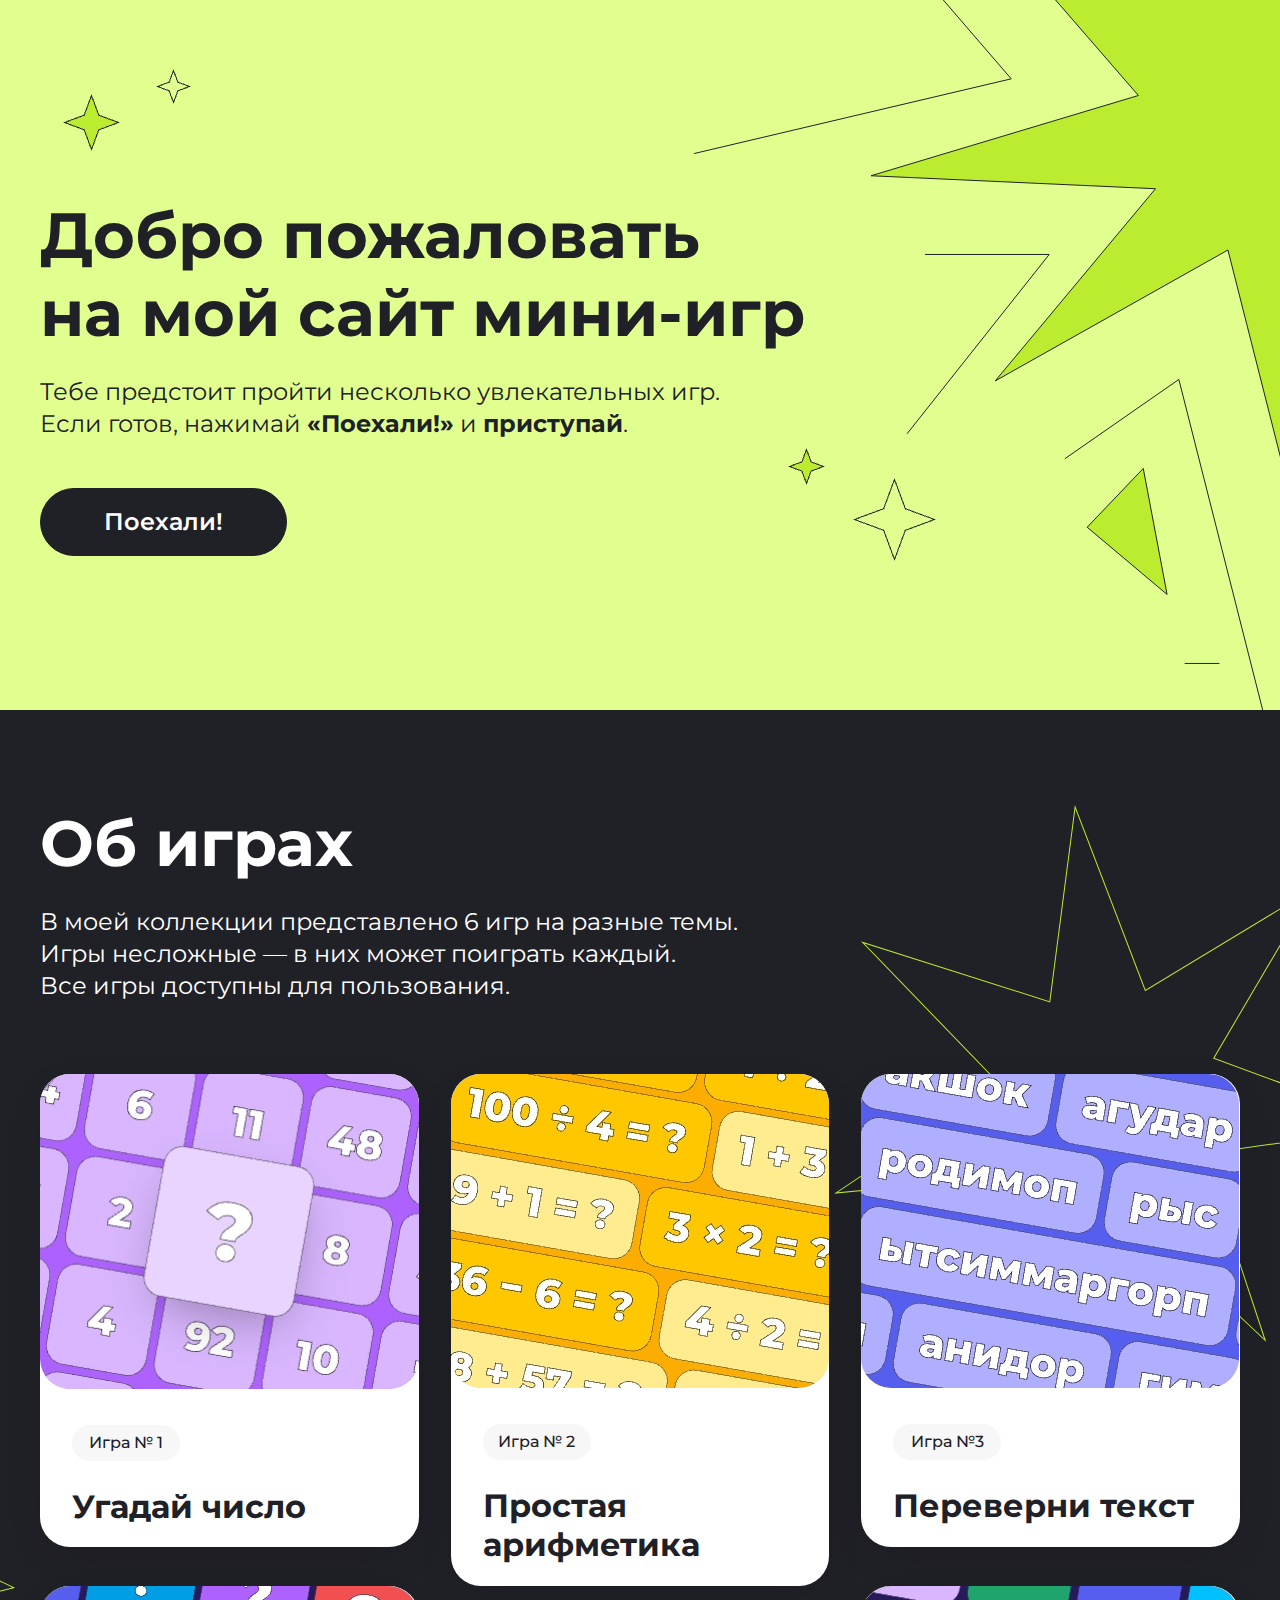
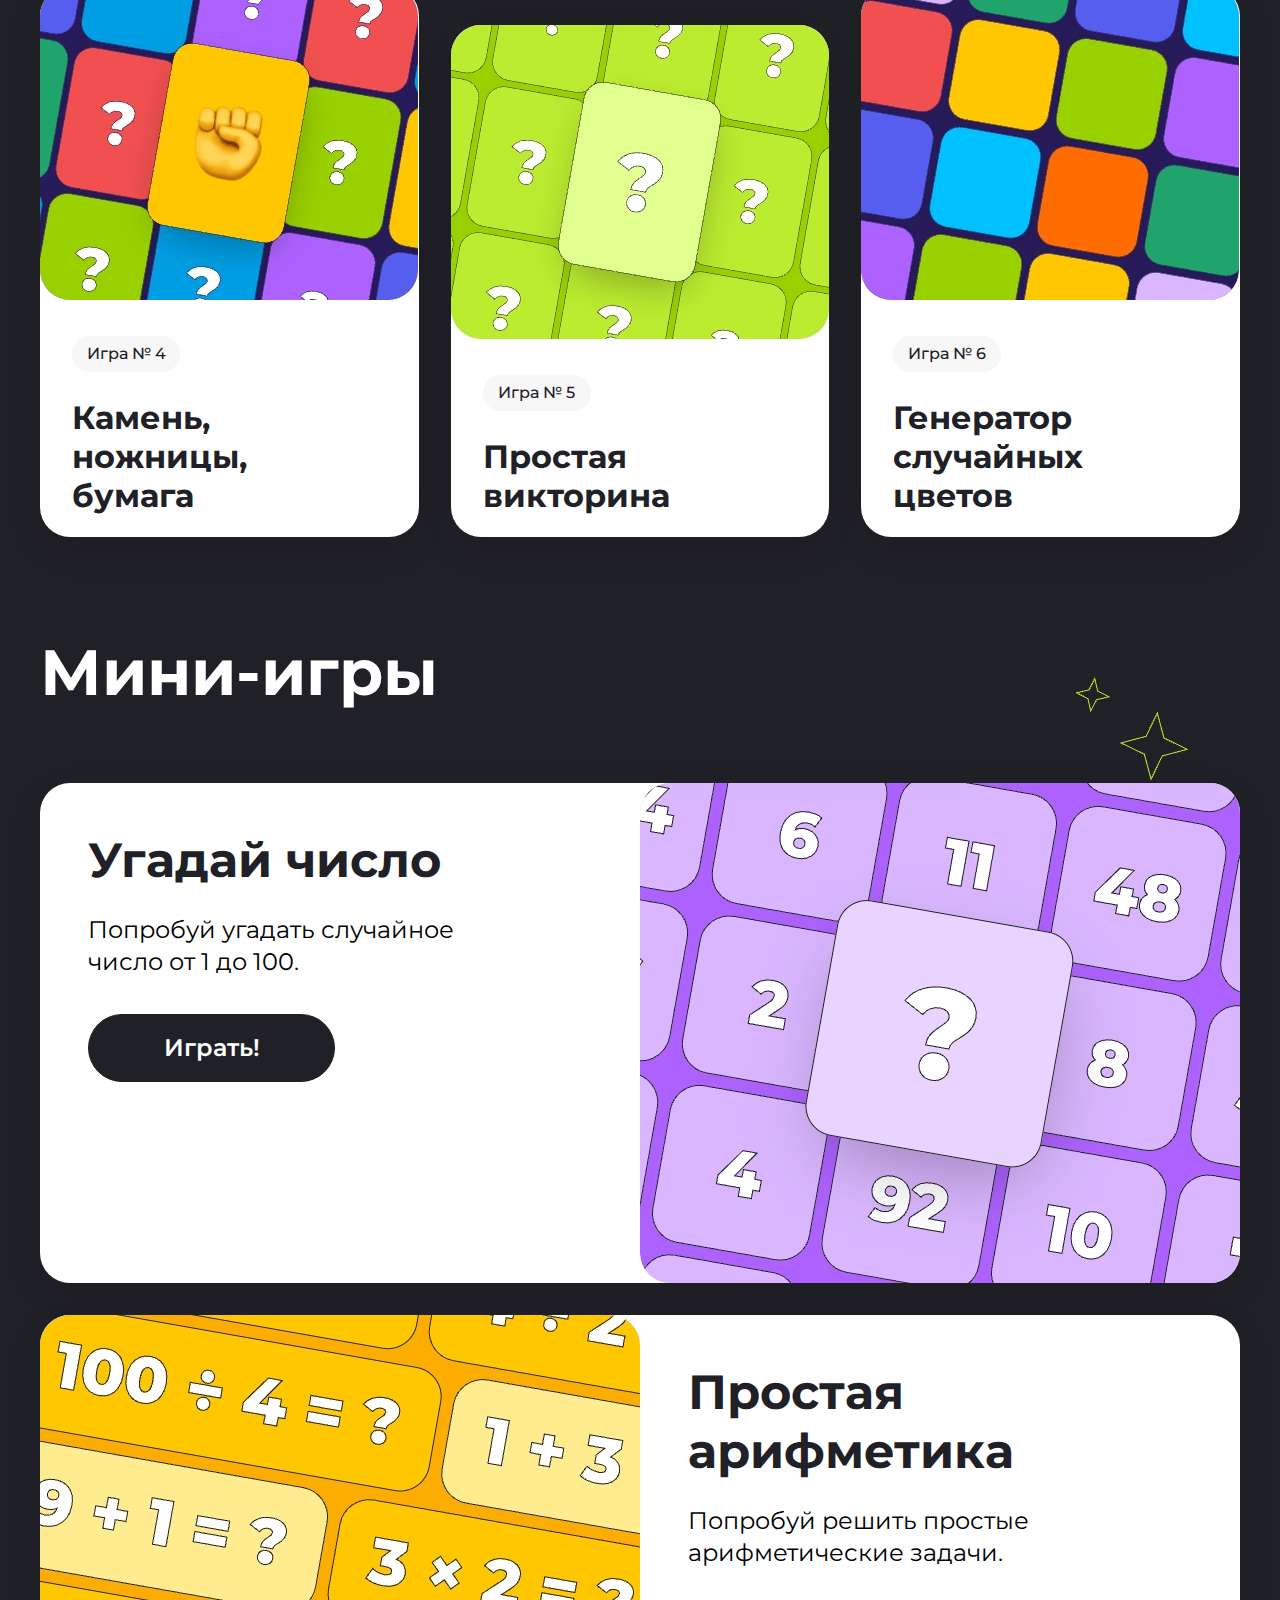
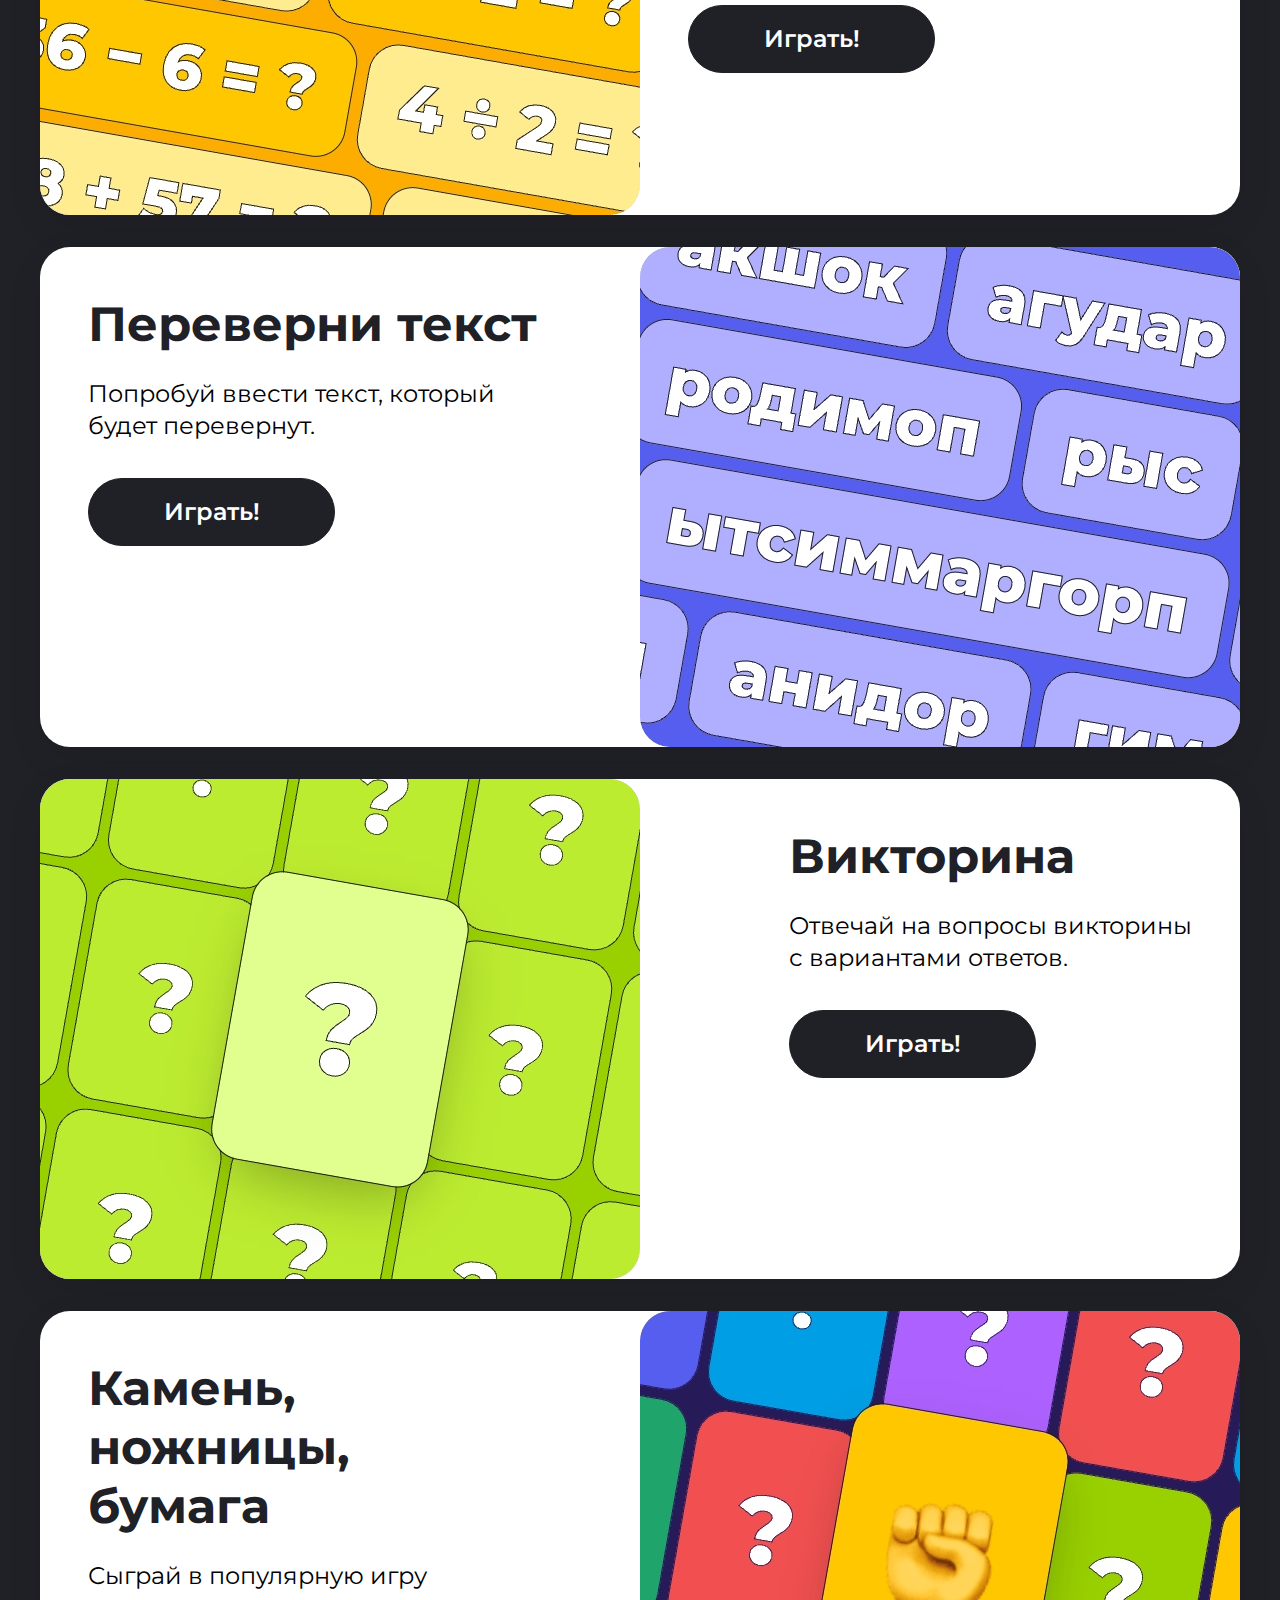
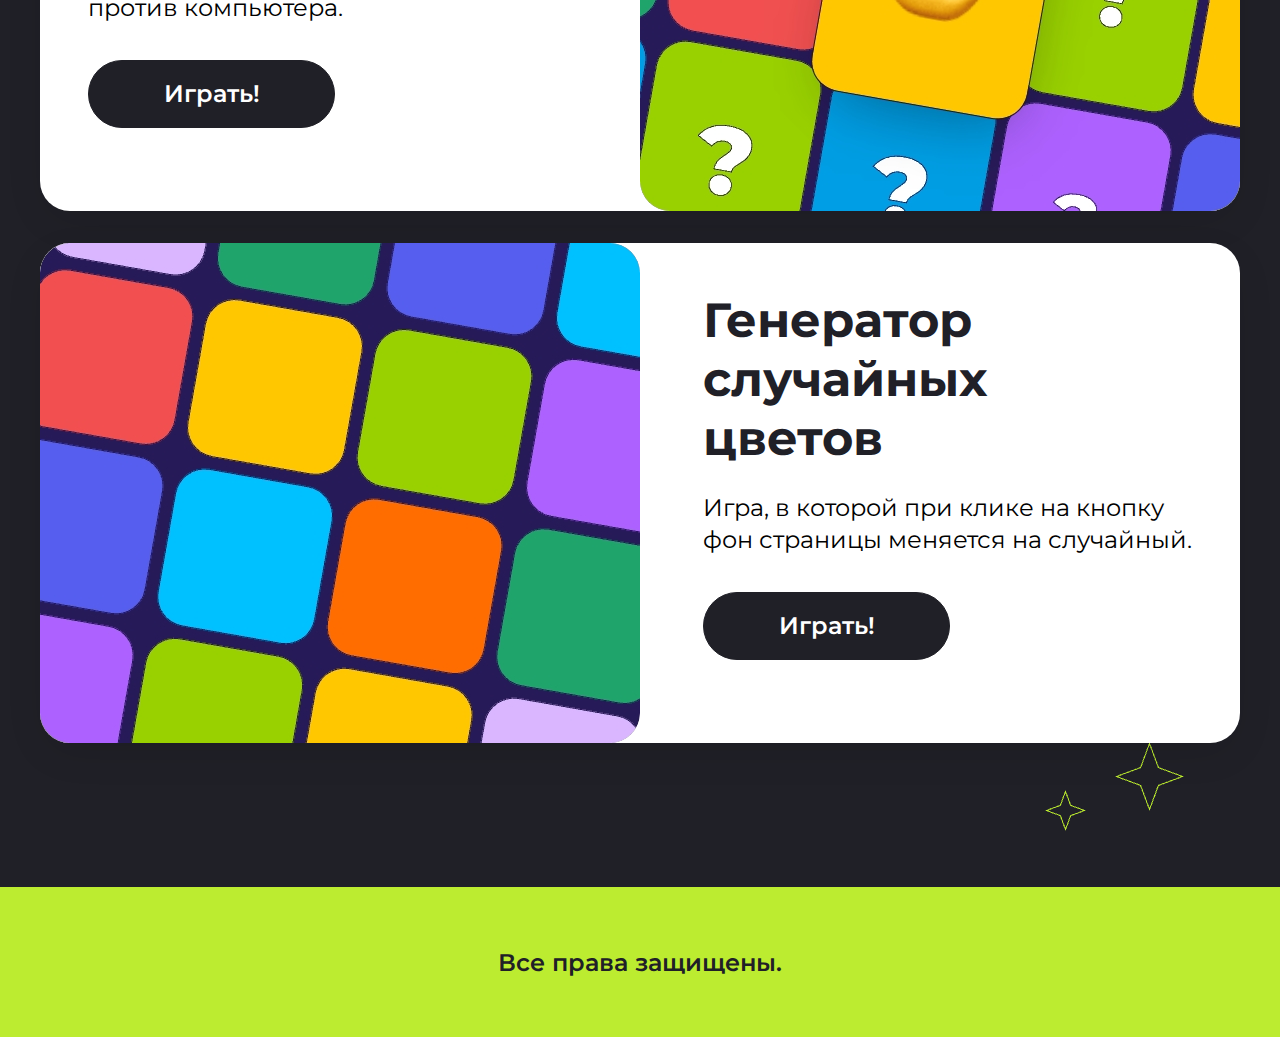
==== index.html @ dc510f61 "added new img" ====
<!DOCTYPE html>
<html lang="en">

<head>
    <meta charset="UTF-8">
    <meta name="viewport" content="width=device-width, initial-scale=1.0">
    <title>Сайт с мини-играми</title>
    <link rel="preconnect" href="https://fonts.googleapis.com">
    <link rel="preconnect" href="https://fonts.gstatic.com" crossorigin>
    <link href="https://fonts.googleapis.com/css2?family=Lato:ital,wght@0,100;0,300;0,400;0,700;0,900;1,100;1,300;1,400;1,700;1,900&family=Montserrat:ital,wght@0,100..900;1,100..900&display=swap" rel="stylesheet">
    <link rel="stylesheet" href="style.css">
</head>

<body>
    <header class="header center">
        <h1 class="header__title title">Добро пожаловать <br> на мой сайт мини-игр</h1>
        <p class="header__text text">Тебе предстоит пройти несколько увлекательных игр.<br> Если готов, нажимай <strong>«Поехали!»</strong> и <strong>приступай</strong>.</p>
        <a href="#games-info" class="header__link">Поехали!</a>
    </header>
    <!-- <section class="scroll-bar center">
        <div class="scroll-bar__content">
            <h3 class="scroll-bar__heading">Викторина</h3>
            <img src="images/Star.svg" alt="star" class="scroll-bar__img">
            <img src="images/StarScrMob.svg" class="scroll-bar__img_mob" alt="star">
            <h3 class="scroll-bar__heading">угадай число</h3>
            <img src="images/Star.svg" alt="star" class="scroll-bar__img">
            <img src="images/StarScrMob.svg" class="scroll-bar__img_mob" alt="star">
            <h3 class="scroll-bar__heading">Переверни текст</h3>
            <img src="images/Star.svg" alt="star" class="scroll-bar__img">
            <img src="images/StarScrMob.svg" class="scroll-bar__img_mob" alt="star">
            <h3 class="scroll-bar__heading">Простая арифметика</h3>
            <img src="images/Star.svg" alt="star" class="scroll-bar__img">
            <img src="images/StarScrMob.svg" class="scroll-bar__img_mob" alt="star">
            <h3 class="scroll-bar__heading">Камень, ножницы, бумага</h3>
            <img src="images/Star.svg" alt="star" class="scroll-bar__img">
            <img src="images/StarScrMob.svg" class="scroll-bar__img_mob" alt="star">
            <h3 class="scroll-bar__heading">Генератор случайных цветов</h3>
            <img src="images/Star.svg" alt="star" class="scroll-bar__img">
            <img src="images/StarScrMob.svg" class="scroll-bar__img_mob" alt="star">
        </div>
    </section> -->
    <section id="games-info" class="about-games center">
        <h1 class="about-games__title title">Об играх</h1>
        <p class="about-games__text text">В моей коллекции представлено 6 игр на разные темы.<br>
            Игры несложные — в них может поиграть каждый.<br>
            Все игры доступны для пользования.</p>
        <div class="about">
            <article class="about__item about__item_1">
                <a href="#number" class="about__link">
                    <img src="images/item1.jpeg" alt="Guess the number game" class="about__img">
                    <div class="about__info">
                        <p class="about__text">Игра № 1</p>
                        <h3 class="about__heading">Угадай число</h3>
                    </div>
                </a>
            </article>
            <article class="about__item about__item_2">
                <a href="#arithmetic">
                    <img src="images/item2.jpeg" alt="The game is simple arithmetic" class="about__img">
                    <div class="about__info">
                        <p class="about__text">Игра № 2</p>
                        <h3 class="about__heading">Простая<br>арифметика</h3>
                    </div>
                </a>
            </article>
            <article class="about__item about__item_3">
                <a href="#flip-text">
                    <img src="images/item3.jpeg" alt="Flip the text game" class="about__img">
                    <div class="about__info">
                        <p class="about__text">Игра №3</p>
                        <h3 class="about__heading">Переверни текст</h3>
                    </div>
                </a>
            </article>
            <article class="about__item about__item_4">
                <a href="#rock-paper">
                    <img src="images/item4.jpeg" alt="Rock, paper, scissors game" class="about__img">
                    <div class="about__info">
                        <p class="about__text">Игра № 4</p>
                        <h3 class="about__heading">Камень, <br> ножницы, <br>бумага</h3>
                    </div>
                </a>
            </article>
            <article class="about__item about__item_5">
                <a href="#quiz">
                    <img src="images/item5.jpeg" alt="The quiz game" class="about__img">
                    <div class="about__info">
                        <p class="about__text">Игра № 5</p>
                        <h3 class="about__heading">Простая<br>викторина</h3>
                    </div>
                </a>
            </article>
            <article class="about__item about__item_6">
                <a href="#color-generator">
                    <img src="images/item6.jpeg" alt="The color generator game" class="about__img">
                    <div class="about__info">
                        <p class="about__text">Игра № 6</p>
                        <h3 class="about__heading">Генератор<br>случайных<br>цветов</h3>
                    </div>
                </a>
            </article>
        </div>
    </section>
    <section class="mini-games center">
        <h1 class="mini-games__title title">Мини-игры</h1>
        <div class="games-conteiner">
            <article id="number" class="games-conteiner__item games-conteiner__item_reverse">
                    <img src="images/gamesImg1.jpeg" alt="Guess the number game" class="games-conteiner__img">
                    <div class="games-conteiner__info">
                        <h2 class="games-conteiner__heading">Угадай число</h2>
                        <p class="games-conteiner__text text">Попробуй угадать случайное <br> число от 1 до 100.</p>
                        <button class="games-conteiner__btn">Играть!</button>
                    </div>
            </article>
            <article id="arithmetic" class="games-conteiner__item">
                <img src="images/gamesImg2.jpeg" alt="The game is simple arithmetic" class="games-conteiner__img">
                <div class="games-conteiner__info">
                    <h2 class="games-conteiner__heading">Простая арифметика</h2>
                    <p class="games-conteiner__text text">Попробуй решить простые <br> арифметические задачи.</p>
                    <button class="games-conteiner__btn">Играть!</button>
                </div>
            </article>
            <article id="flip-text" class="games-conteiner__item games-conteiner__item_reverse">
                <img src="images/gamesImg3.jpeg" alt="Flip the text game" class="games-conteiner__img">
                <div class="games-conteiner__info">
                    <h2 class="games-conteiner__heading">Переверни текст</h2>
                    <p class="games-conteiner__text text">Попробуй ввести текст, который <br> будет перевернут.</p>
                    <button class="games-conteiner__btn">Играть!</button>
                </div>
            </article>
            <article id="quiz" class="games-conteiner__item">
            <img src="images/gamesImg4.jpeg" alt="The quiz game" class="games-conteiner__img">
            <div class="games-conteiner__info">
                <h2 class="games-conteiner__heading">Викторина</h2>
                <p class="games-conteiner__text text">Отвечай на вопросы викторины <br> с вариантами ответов.</p>
                <button class="games-conteiner__btn">Играть!</button>
            </div>
            </article>
            <article id="rock-paper" class="games-conteiner__item games-conteiner__item_reverse">
                <img src="images/gamesImg5.jpeg" alt="Rock, paper, scissors game" class="games-conteiner__img">
                <div class="games-conteiner__info">
                    <h2 class="games-conteiner__heading">Камень, <br> ножницы, <br> бумага</h2>
                    <p class="games-conteiner__text text">Сыграй в популярную игру <br> против компьютера.</p>
                    <button class="games-conteiner__btn">Играть!</button>
                </div>
            </article>
            <article id="color-generator" class="games-conteiner__item">
                <img src="images/gamesImg6.jpeg" alt="The color generator game" class="games-conteiner__img">
                <div class="games-conteiner__info">
                    <h2 class="games-conteiner__heading">Генератор <br> случайных <br> цветов</h2>
                    <p class="games-conteiner__text text">Игра, в которой при клике на кнопку <br> фон страницы меняется на случайный.</p>
                    <button class="games-conteiner__btn">Играть!</button>
                </div>
            </article>
        </div>
    </section>
    <footer class="footer center">
        <p class="footer__text">Все права защищены.</p>
    </footer>
</body>

</html>
---- style.css ----
* {
  margin: 0;
  padding: 0;
  box-sizing: border-box;
}

html {
  font-size: 16px;
}

body {
  font-family: "Montserrat", "Lato";
}

a {
  text-decoration: none;
  cursor: pointer;
}

.center {
  padding-left: calc(50% - 600px);
  padding-right: calc(50% - 600px);
}

.title {
  font-size: 4rem;
  font-weight: 700;
  line-height: 78px;
  text-align: left;
}

.text {
  font-size: 1.5rem;
  font-weight: 400;
  line-height: 32px;
  text-align: left;
}

.header {
  height: 710px;
  background-color: rgb(225, 255, 143);
  background-image: url(images/bgstarLeft.png), url(images/bgstarRight.png), url(images/bgstarBig.svg);
  background-position: 63px 69px, calc(100% - 344px) calc(100% - 149px), top -333px right -488px;
  background-repeat: no-repeat;
  padding-top: 196px;
}
.header__link {
  display: inline-block;
  width: 247px;
  color: rgb(255, 255, 255);
  font-size: 1.5rem;
  font-weight: 600;
  line-height: 141.69%;
  text-align: center;
  border: 1px solid rgb(32, 32, 39);
  border-radius: 60px;
  background: rgb(32, 32, 39);
  padding: 16px 28px;
  transition: transform 0.5s ease;
}
.header__link:hover {
  background: white;
  color: rgb(32, 32, 39);
  transform: scale(1.05);
}
.header__title {
  max-width: 769px;
  color: rgb(32, 32, 39);
  margin-bottom: 24px;
}
.header__text {
  width: 720px;
  color: rgb(32, 32, 39);
  margin-bottom: 48px;
}

.scroll-bar {
  width: 3220px;
  height: 90px;
  background-color: rgb(188, 236, 48);
  padding-top: 30px;
}
.scroll-bar__content {
  display: flex;
  gap: 51px;
  align-items: center;
}
.scroll-bar__heading {
  color: rgb(32, 32, 39);
  font-size: 30px;
  font-weight: 700;
  line-height: 110%;
  text-align: left;
  text-transform: uppercase;
}
.scroll-bar__img_mob {
  display: none;
}

.about-games {
  padding-top: 94px;
  background-color: rgb(32, 32, 39);
  background-image: url(images/StarGL.png), url(images/StarGR.svg);
  background-position: calc(50% - 660px) calc(50% + 110px), calc(100% + 120px) calc(50% - 360px);
  background-repeat: no-repeat;
  padding-bottom: 50px;
}
.about-games__title {
  color: rgb(255, 255, 255);
  margin-bottom: 24px;
}
.about-games__text {
  color: rgb(255, 255, 255);
  margin-bottom: 72px;
}

.about {
  display: grid;
  grid-template-columns: repeat(12, 1fr);
  grid-template-rows: auto;
  -moz-column-gap: 32px;
       column-gap: 32px;
}
.about__link {
  height: 100%;
  width: 100%;
}
.about__item {
  grid-column: span 4;
  border-radius: 30px;
  box-shadow: 0px 12px 42px -8px rgba(0, 0, 0, 0.13);
  background: rgb(255, 255, 255);
  transition: transform 0.5s ease;
  display: flex;
  flex-direction: column;
  align-items: flex-start;
}
.about__item:hover {
  transform: scale(1.05);
}
.about__item_1 {
  height: 473px;
}
.about__item_2 {
  height: 512px;
}
.about__item_3 {
  height: 473px;
}
.about__item_4 {
  height: 551px;
  grid-row: 2/4;
}
.about__item_5 {
  height: 512px;
  grid-row: 3/4;
}
.about__item_6 {
  height: 551px;
  grid-row: 2/4;
}
.about__img {
  width: 100%;
  height: auto;
  border-radius: 30px;
}
.about__info {
  display: flex;
  gap: 26px;
  flex-direction: column;
  padding: 32px;
}
.about__text {
  color: rgb(32, 32, 39);
  display: flex;
  align-items: center;
  justify-content: center;
  width: 108px;
  height: 36px;
  font-size: 1rem;
  font-weight: 500;
  line-height: 110%;
  text-align: left;
  border-radius: 52px;
  background: rgb(247, 247, 247);
}
.about__heading {
  color: rgb(32, 32, 39);
  font-size: 2rem;
  font-weight: 700;
  line-height: 39px;
  text-align: left;
}

.mini-games {
  background-color: rgb(32, 32, 39);
  padding-bottom: 144px;
  background-image: url(images/starGamesUp.png), url(images/starGamesDown.png);
  background-position: calc(100% - 88px) 88px, calc(100% - 96px) calc(100% - 56px);
  background-repeat: no-repeat;
}
.mini-games__title {
  color: rgb(255, 255, 255);
  padding-top: 46px;
  margin-bottom: 72px;
}

.games-conteiner {
  display: grid;
  grid-template-columns: repeat(12, 1fr);
  gap: 32px;
}
.games-conteiner__item {
  grid-column: span 12;
  display: flex;
  justify-content: space-between;
  border-radius: 30px;
  box-shadow: 0px 12px 42px -8px rgba(0, 0, 0, 0.13);
  background: rgb(255, 255, 255);
}
.games-conteiner__item_reverse {
  flex-direction: row-reverse;
}
.games-conteiner__img {
  border-radius: 30px;
  width: 600px;
}
.games-conteiner__info {
  padding: 48px;
}
.games-conteiner__heading {
  color: rgb(32, 32, 39);
  font-size: 3rem;
  font-weight: 700;
  line-height: 59px;
  text-align: left;
  margin-bottom: 24px;
}
.games-conteiner__text {
  margin-bottom: 36px;
}
.games-conteiner__btn {
  width: 247px;
  color: rgb(255, 255, 255);
  font-family: inherit;
  font-size: 1.5rem;
  font-weight: 600;
  line-height: 141.69%;
  text-align: center;
  border: 1px solid rgb(32, 32, 39);
  border-radius: 60px;
  background: rgb(32, 32, 39);
  padding: 16px 28px;
  transition: transform 0.5s ease;
}
.games-conteiner__btn:hover {
  background: white;
  color: rgb(32, 32, 39);
  transform: scale(1.05);
}

.footer {
  background-color: rgb(188, 236, 48);
}
.footer__text {
  color: rgb(32, 32, 39);
  font-size: 1.5rem;
  font-weight: 600;
  line-height: 29px;
  text-align: center;
  padding-top: 61px;
  padding-bottom: 60px;
}/*# sourceMappingURL=style.css.map */
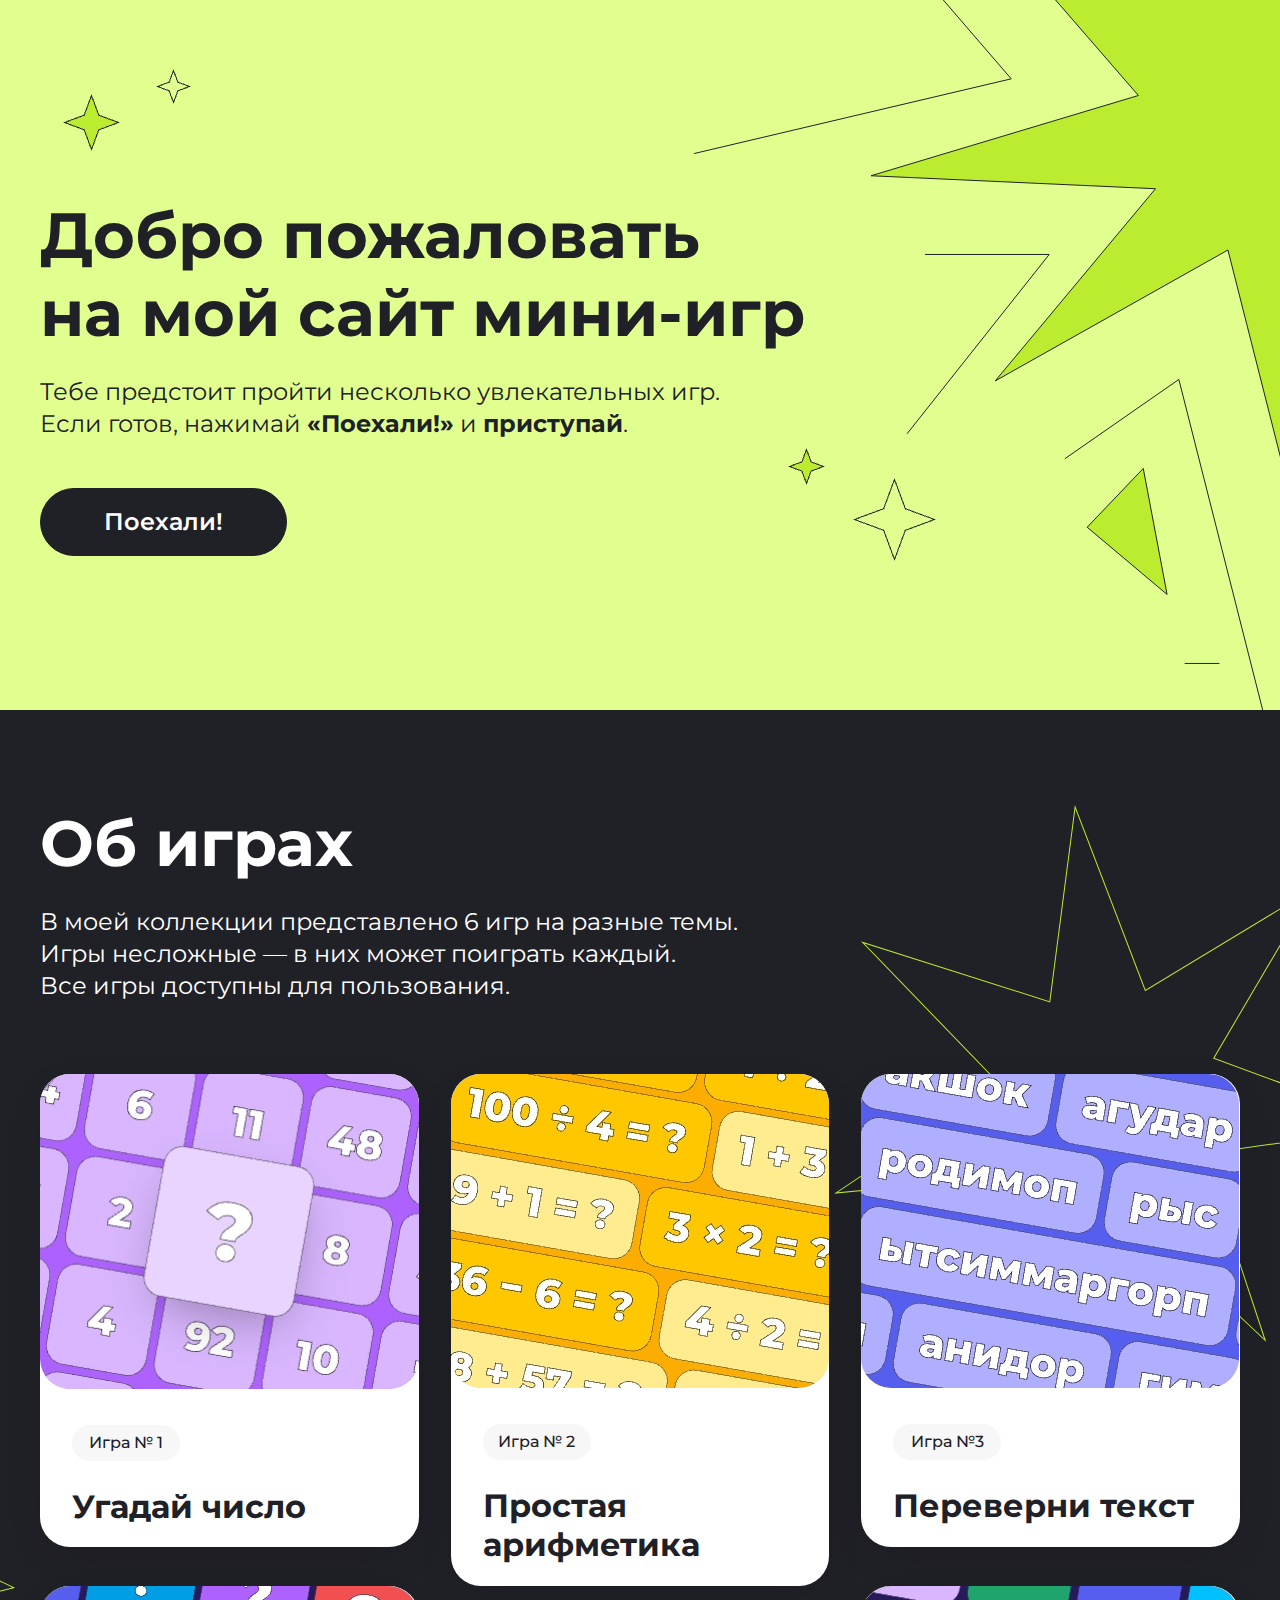
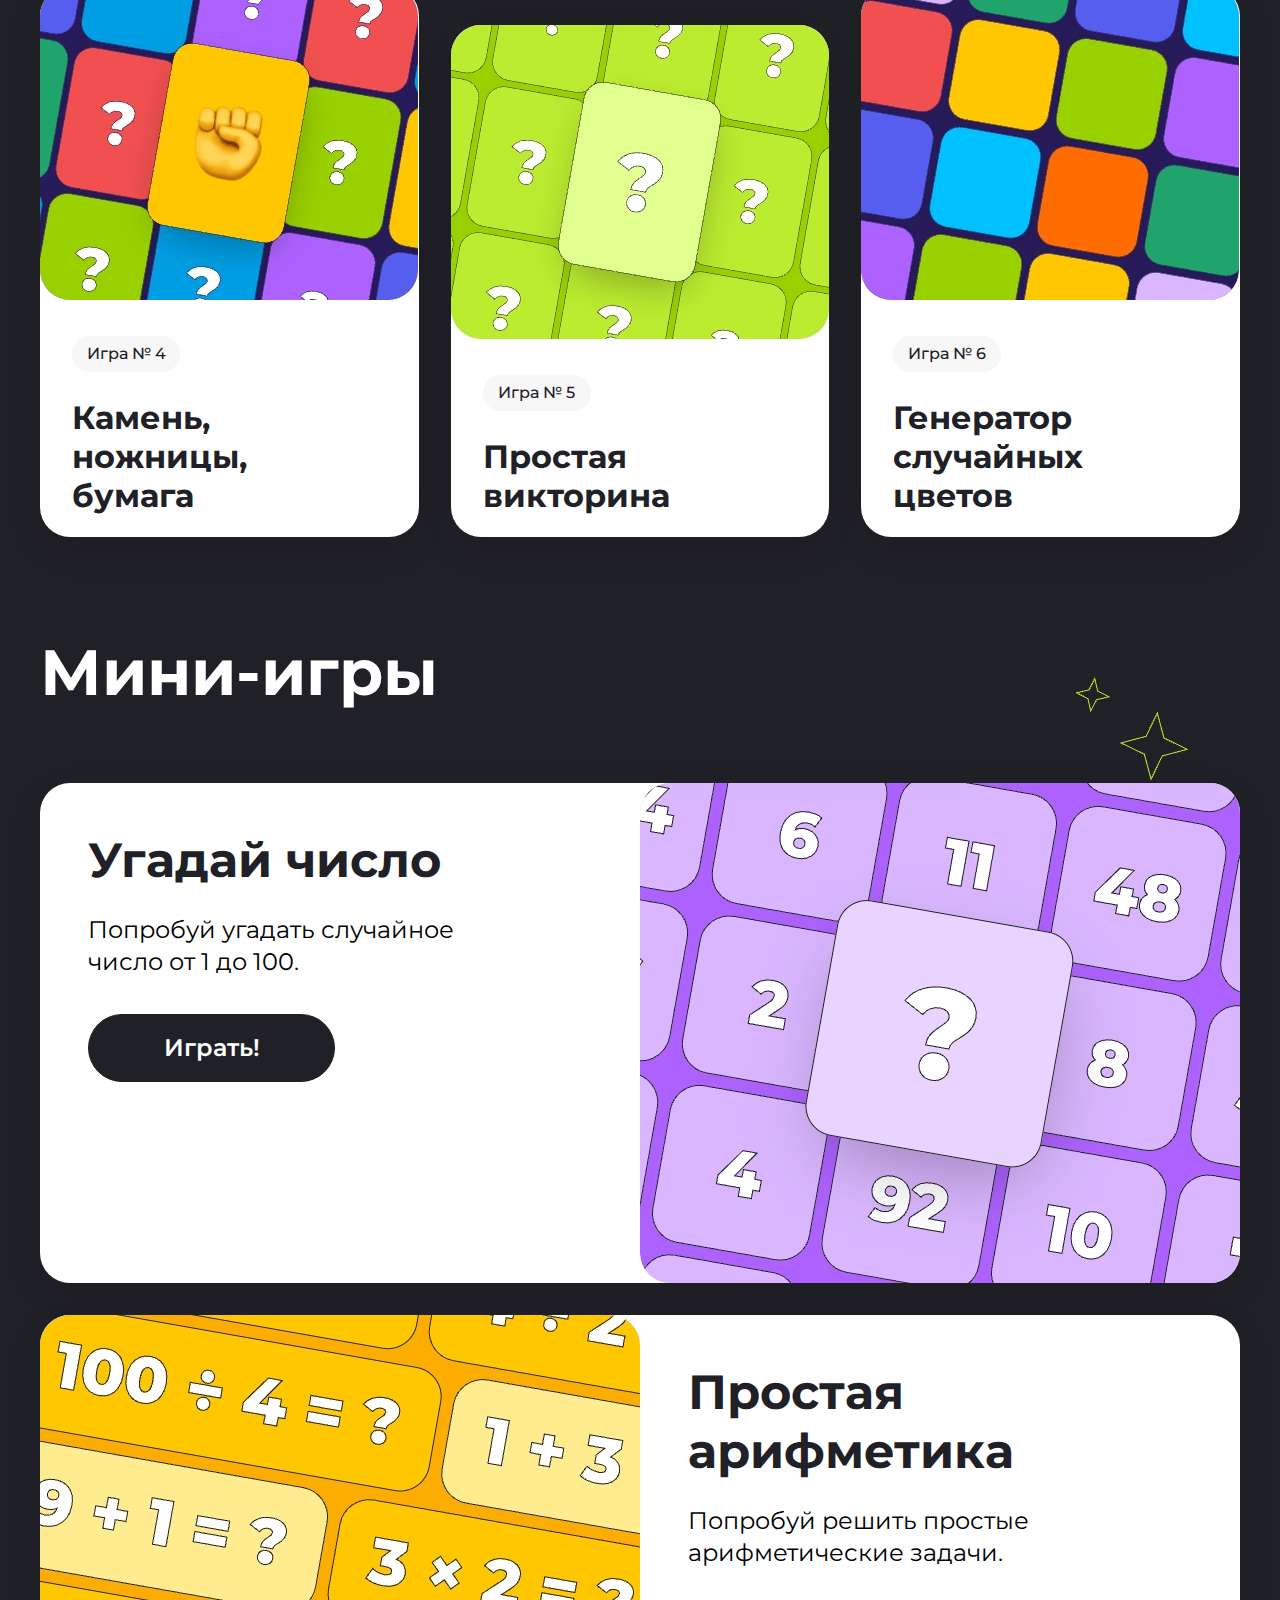
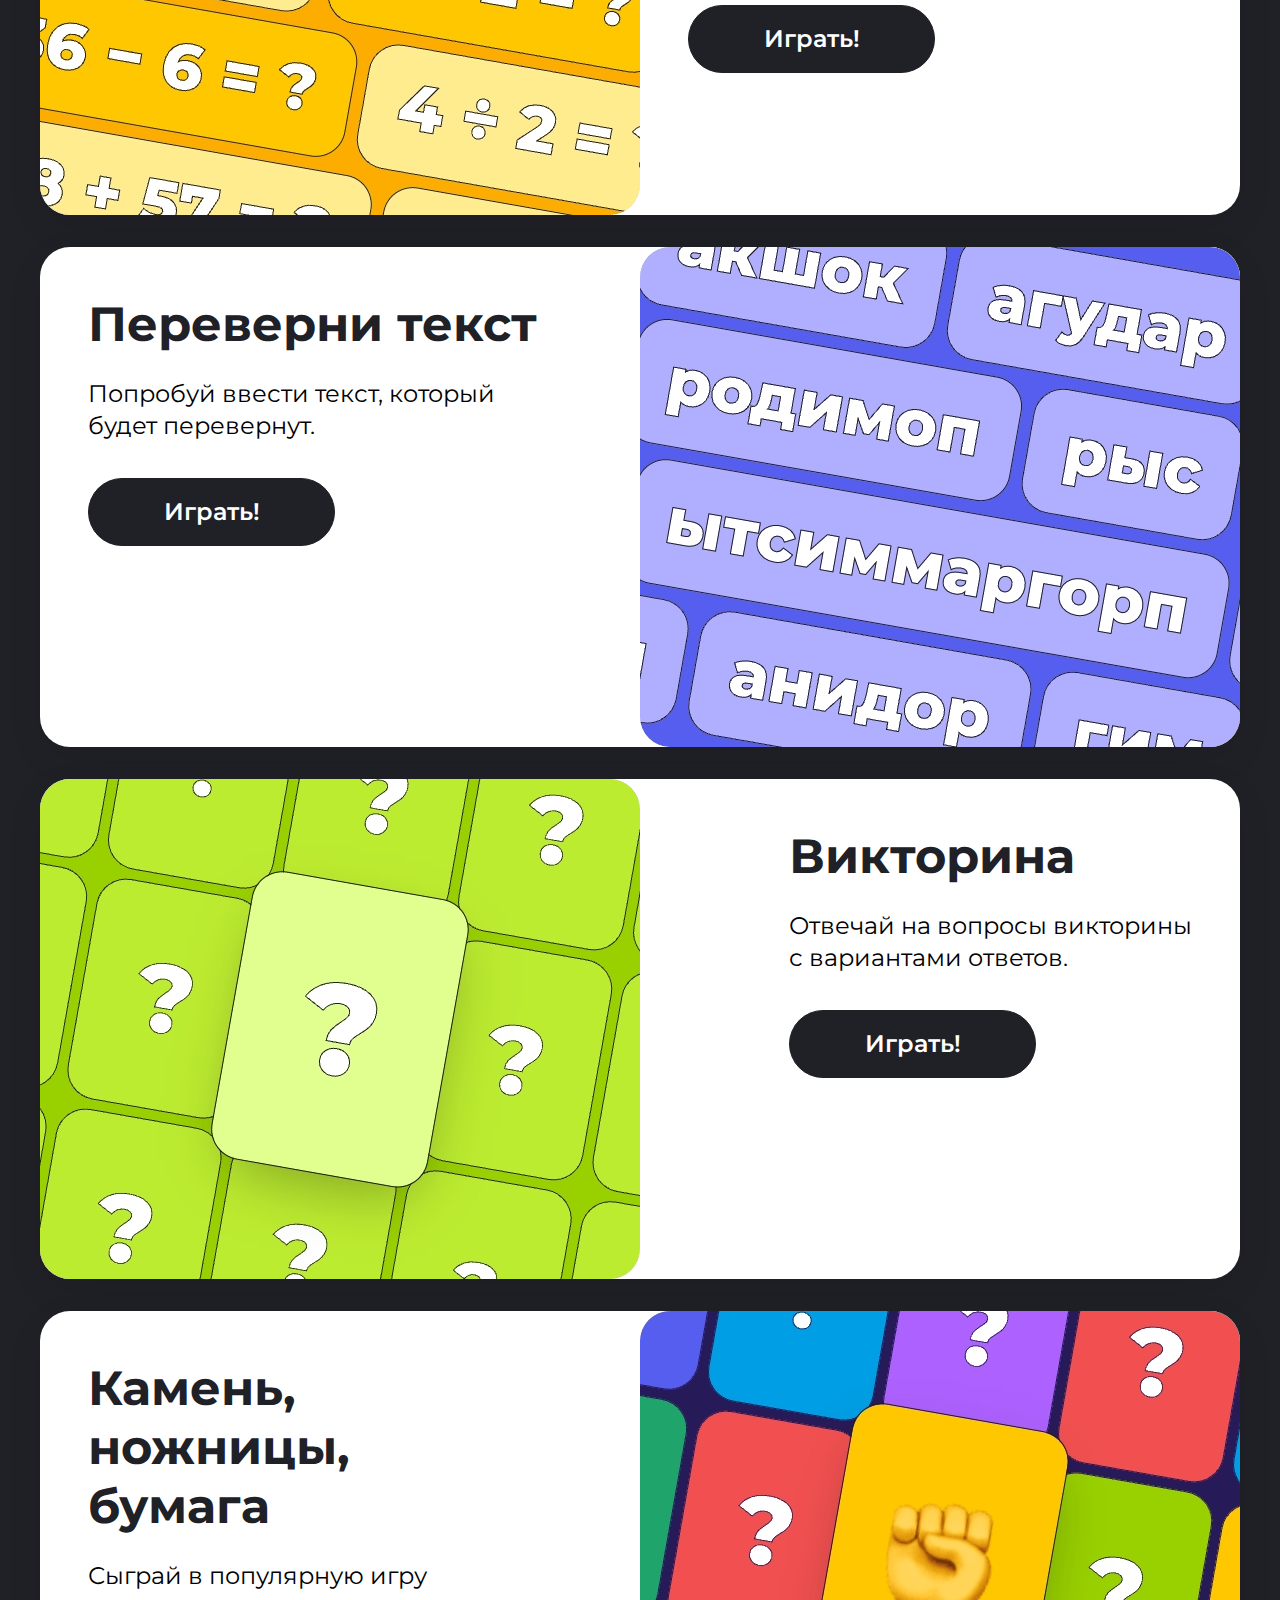
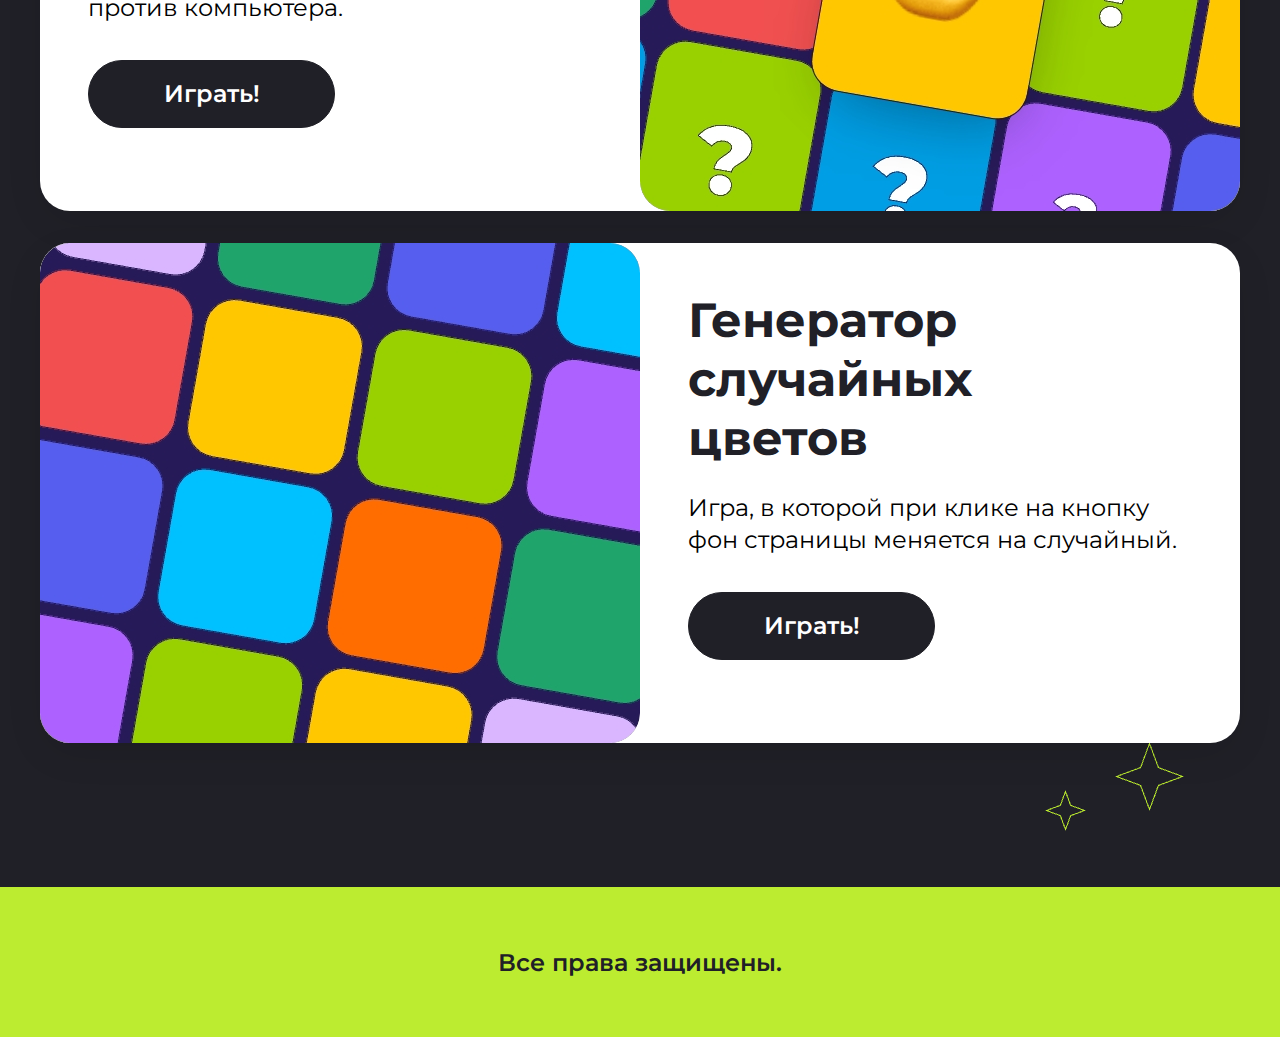
==== commit 3c362a04: "finished mobile version" ====
--- a/index.html
+++ b/index.html
@@ -148,7 +148,7 @@
                 <img src="images/gamesImg6.jpeg" alt="The color generator game" class="games-conteiner__img">
                 <div class="games-conteiner__info">
                     <h2 class="games-conteiner__heading">Генератор <br> случайных <br> цветов</h2>
-                    <p class="games-conteiner__text text">Игра, в которой при клике на кнопку <br> фон страницы меняется на случайный.</p>
+                    <p class="games-conteiner__text text">Игра, в которой при клике на кнопку фон страницы меняется на случайный.</p>
                     <button class="games-conteiner__btn">Играть!</button>
                 </div>
             </article>
--- a/style.css
+++ b/style.css
@@ -10,6 +10,7 @@
 
 body {
   font-family: "Montserrat", "Lato";
+  overflow-x: hidden;
 }
 
 a {
@@ -261,6 +262,8 @@
 
 .footer {
   background-color: rgb(188, 236, 48);
+  padding-top: 61px;
+  padding-bottom: 60px;
 }
 .footer__text {
   color: rgb(32, 32, 39);
@@ -268,6 +271,106 @@
   font-weight: 600;
   line-height: 29px;
   text-align: center;
-  padding-top: 61px;
-  padding-bottom: 60px;
+}
+
+@media (max-width: 765px) {
+  .center {
+    padding-left: 16px;
+    padding-right: 16px;
+  }
+  .header {
+    height: 649px;
+    display: flex;
+    flex-direction: column;
+    align-items: center;
+    padding-top: 147px;
+    background-image: url(images/starMob.svg), url(images/starMobTop.png), url(images/starMobBot.png);
+    background-position: calc(200% - 40px) calc(100% - 490px), 37px 64px, calc(100% - 34px) calc(100% - 28px);
+  }
+  .header__text {
+    width: 296px;
+    margin-bottom: 36px;
+  }
+  .header__link {
+    width: 285px;
+    font-size: 1rem;
+    text-align: center;
+  }
+  .title {
+    font-size: 2.5rem;
+    line-height: 49px;
+    text-align: center;
+  }
+  .text {
+    font-size: 1rem;
+    font-weight: 400;
+    line-height: 20px;
+    text-align: center;
+  }
+  .scroll-bar {
+    width: 1713px;
+    padding-top: 16px;
+    height: 51px;
+  }
+  .scroll-bar__content {
+    gap: 27px;
+    align-items: center;
+  }
+  .scroll-bar__heading {
+    font-size: 16px;
+  }
+  .scroll-bar__img {
+    display: none;
+  }
+  .scroll-bar__img_mob {
+    display: block;
+  }
+  .about-games {
+    display: none;
+  }
+  .mini-games {
+    padding-bottom: 52px;
+    background-image: none;
+  }
+  .mini-games__title {
+    text-align: left;
+    margin-bottom: 48px;
+  }
+  .games-conteiner {
+    grid-template-columns: repeat(4, 1fr);
+    gap: 24px;
+  }
+  .games-conteiner__item {
+    grid-column: span 4;
+    flex-direction: column;
+  }
+  .games-conteiner__img {
+    width: 100%;
+  }
+  .games-conteiner__info {
+    padding: 32px;
+  }
+  .games-conteiner__heading {
+    font-size: 2rem;
+    line-height: 39px;
+    margin-bottom: 16px;
+  }
+  .games-conteiner__text {
+    text-align: left;
+    margin-bottom: 32px;
+  }
+  .games-conteiner__btn {
+    max-width: 285px;
+    width: 100%;
+    font-size: 1rem;
+  }
+  .footer {
+    padding-top: 40px;
+    padding-bottom: 40px;
+  }
+  .footer__text {
+    font-size: 1rem;
+    line-height: 20px;
+    text-align: center;
+  }
 }/*# sourceMappingURL=style.css.map */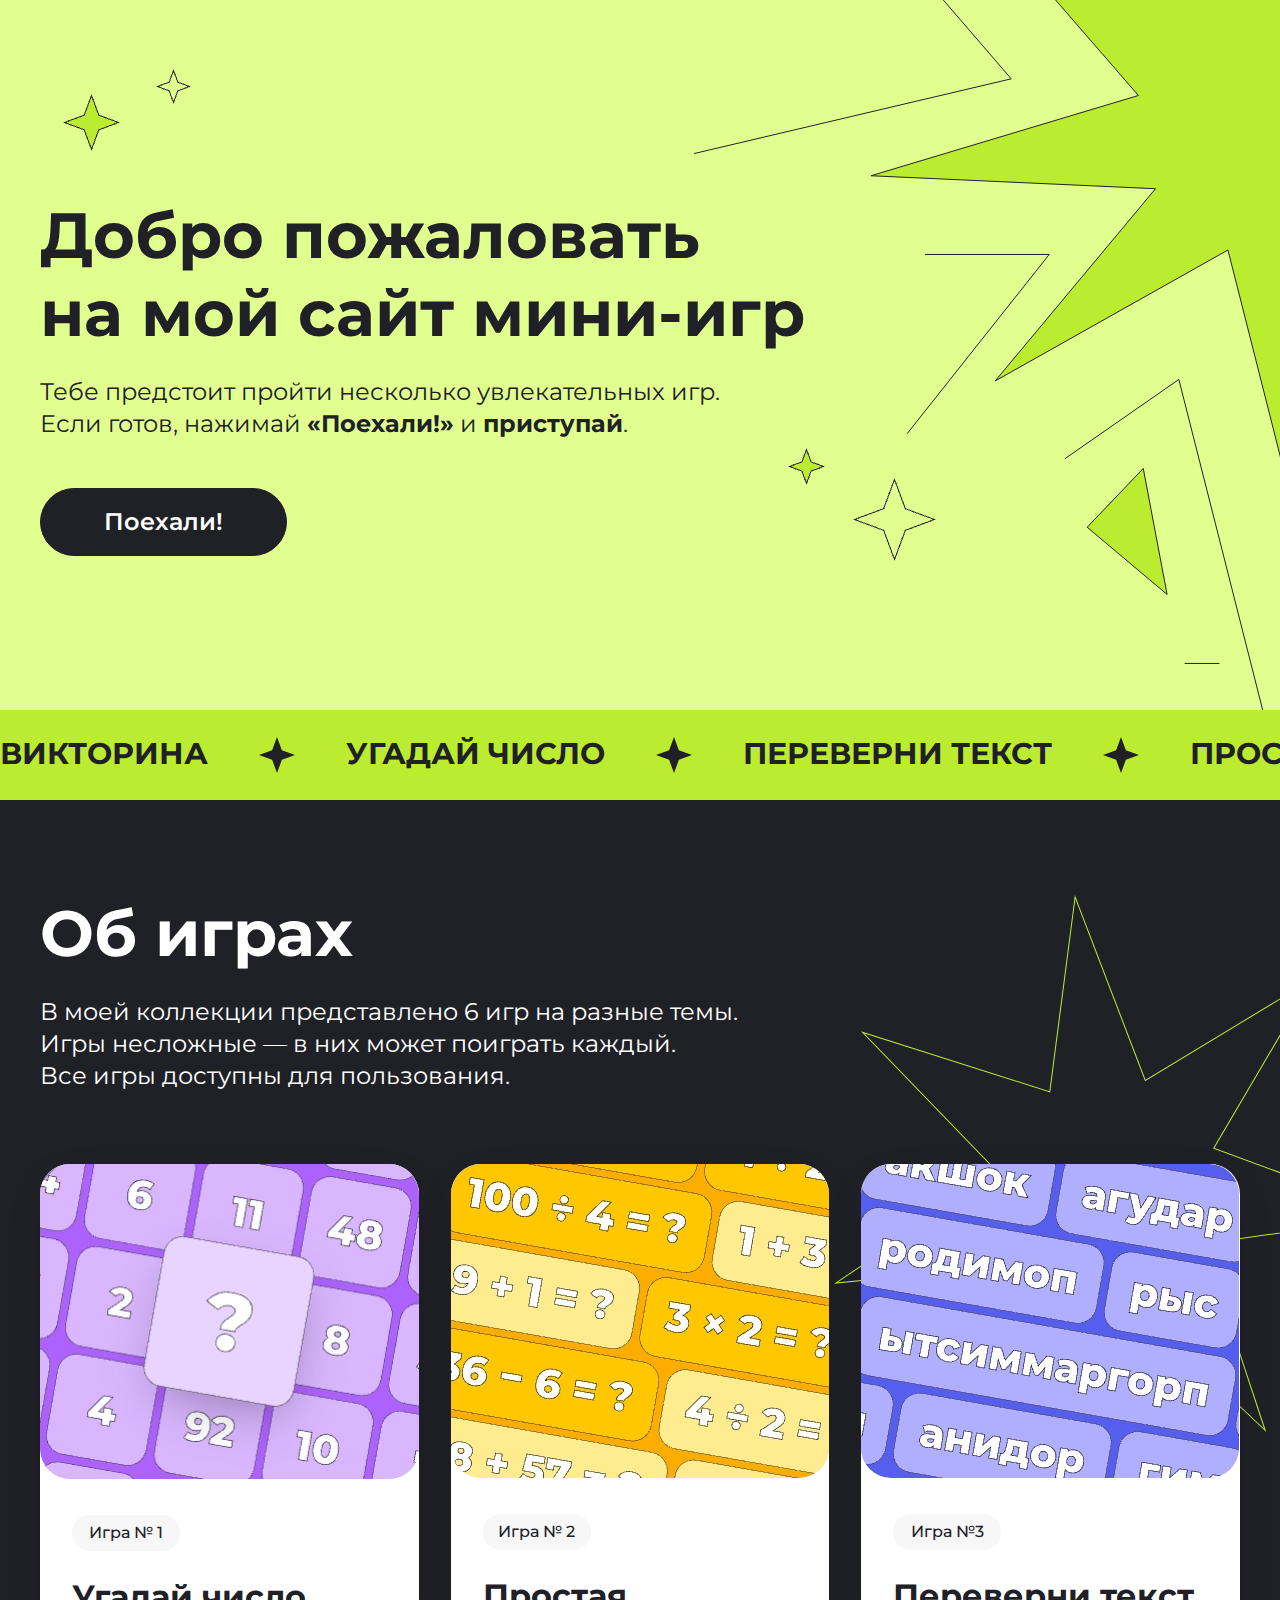
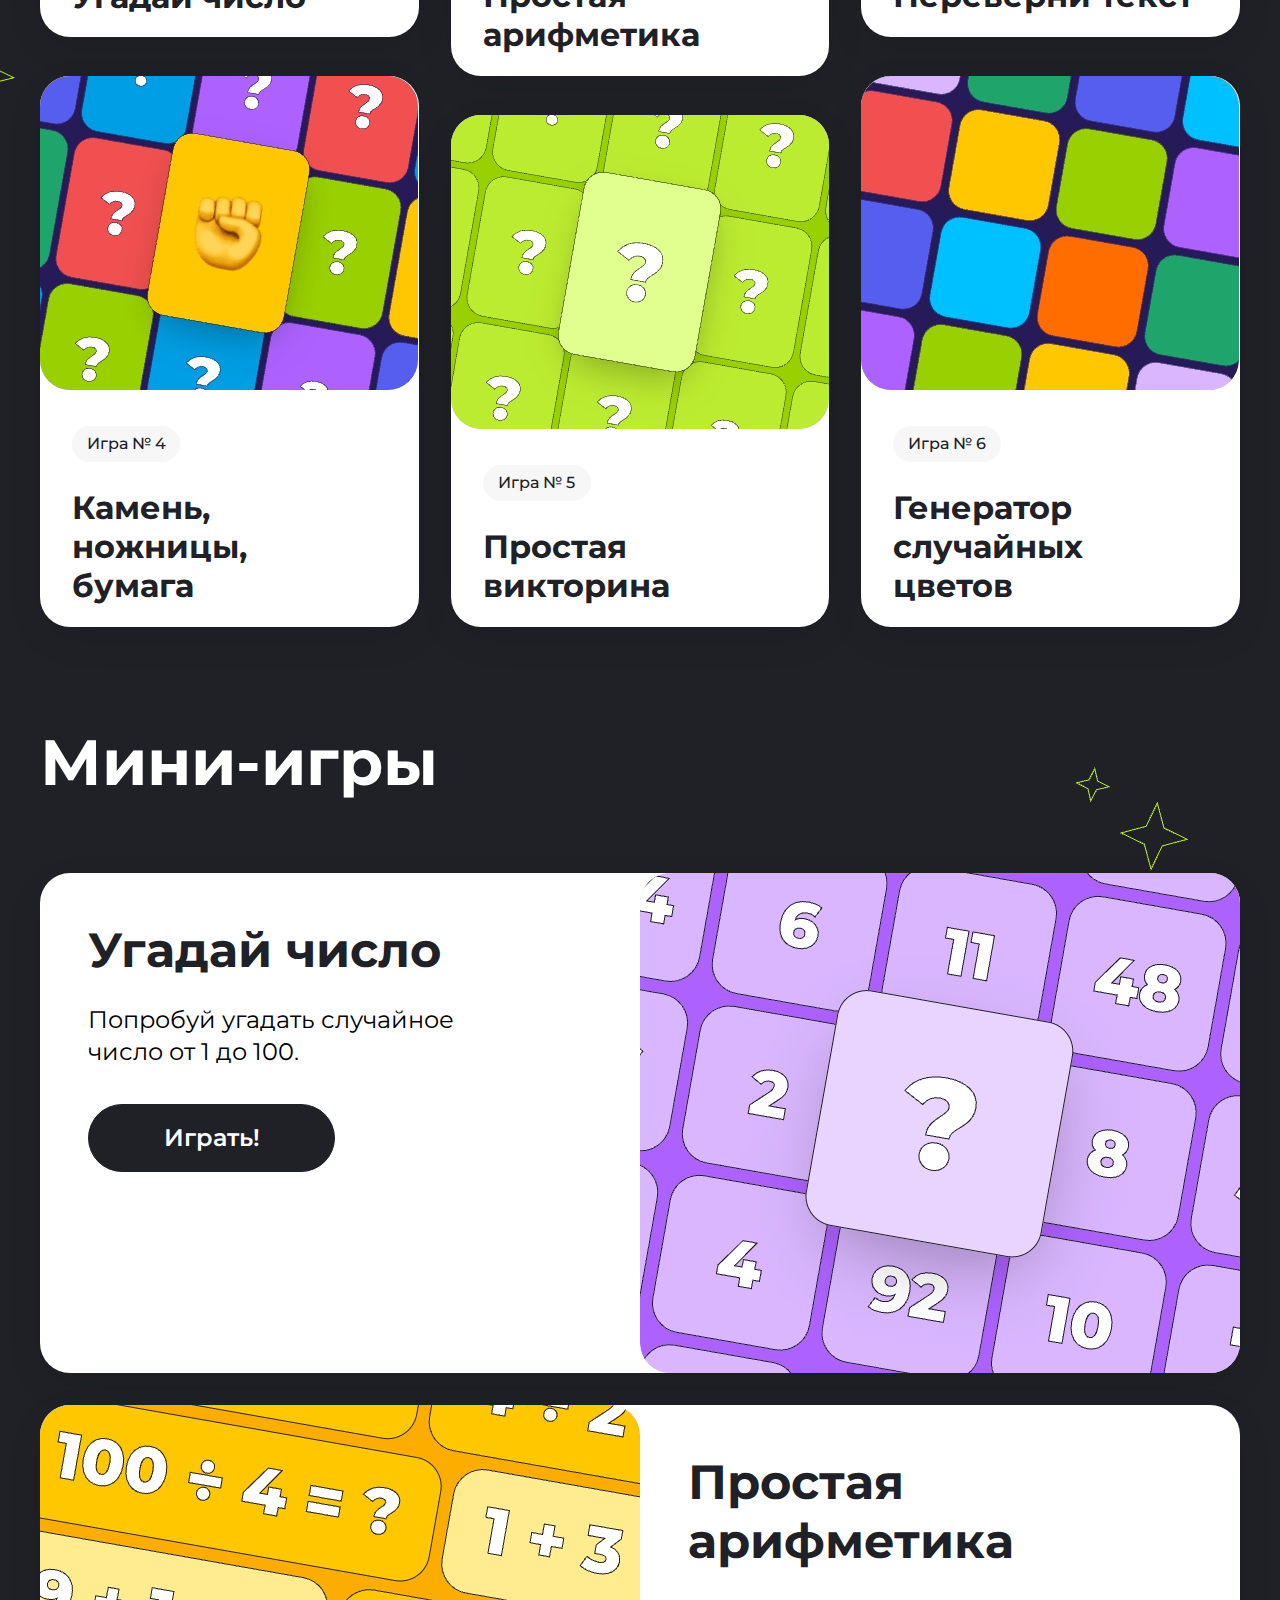
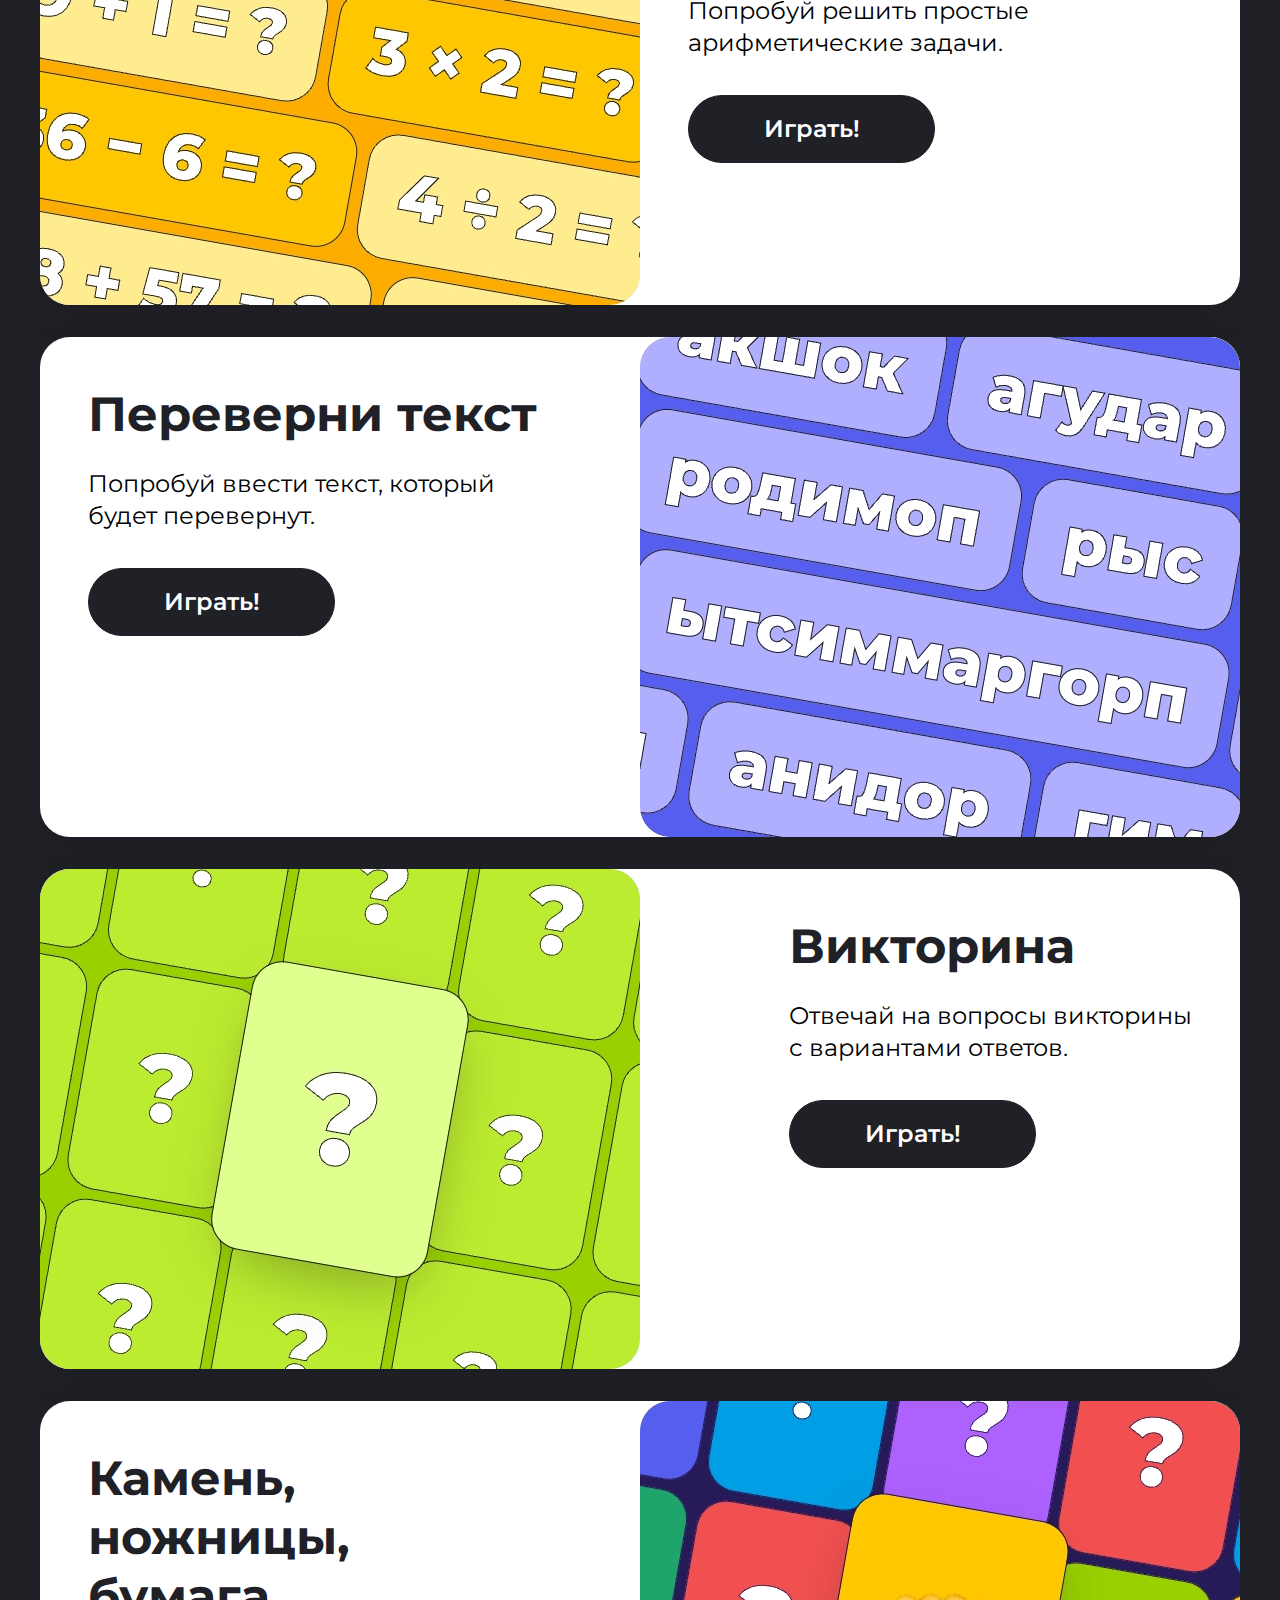
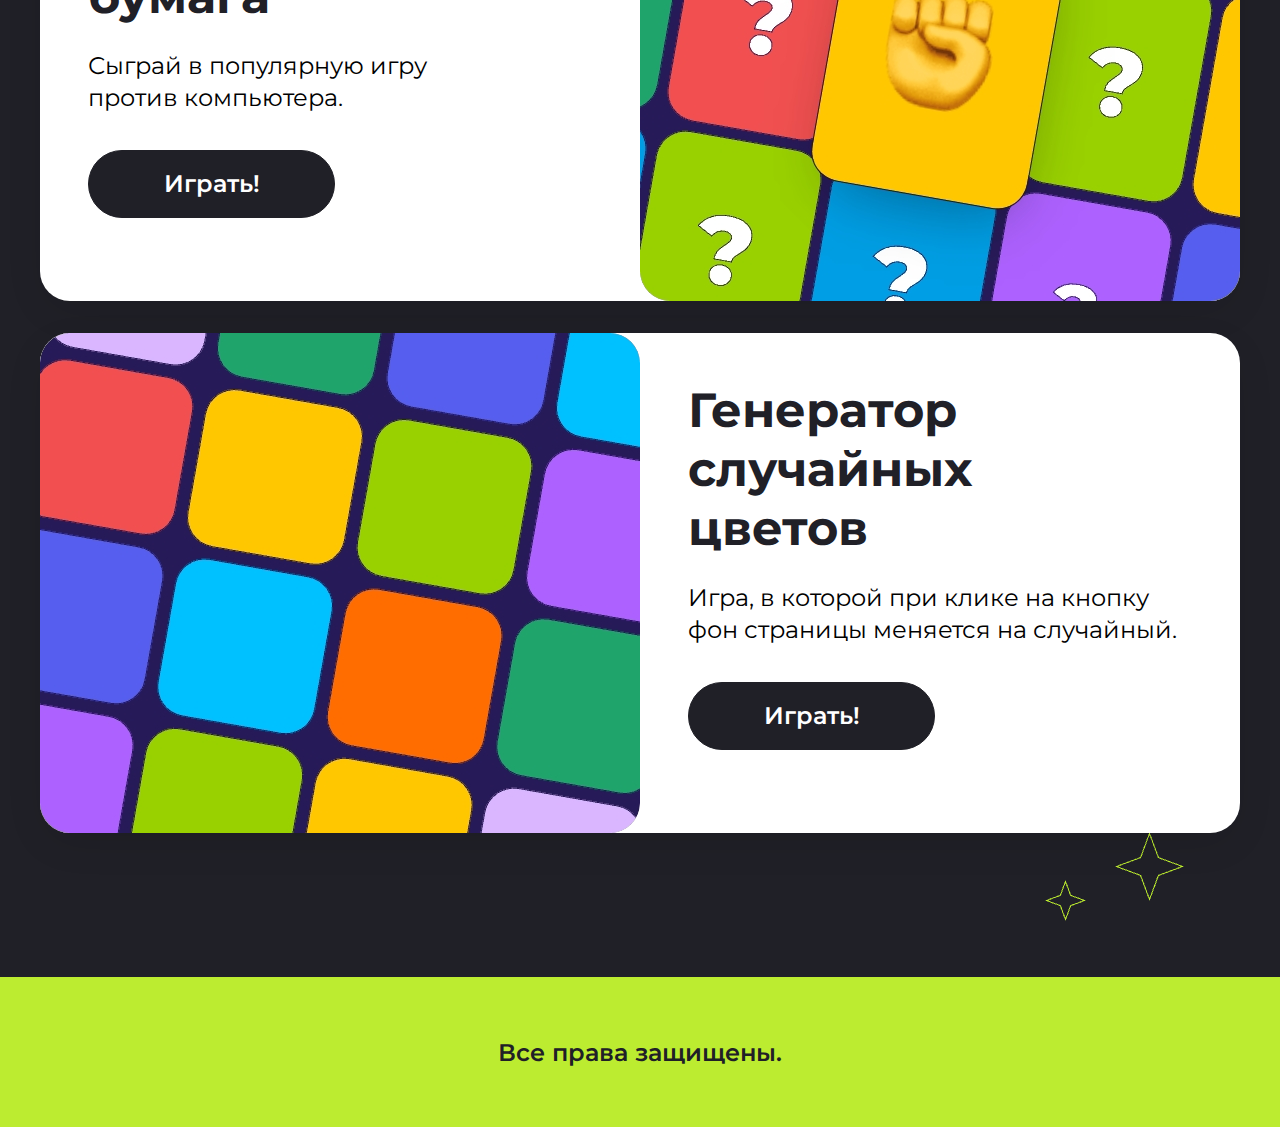
==== commit 6ef67de5: "added deskhover" ====
--- a/index.html
+++ b/index.html
@@ -15,9 +15,10 @@
     <header class="header center">
         <h1 class="header__title title">Добро пожаловать <br> на мой сайт мини-игр</h1>
         <p class="header__text text">Тебе предстоит пройти несколько увлекательных игр.<br> Если готов, нажимай <strong>«Поехали!»</strong> и <strong>приступай</strong>.</p>
-        <a href="#games-info" class="header__link">Поехали!</a>
+        <a href="#games-info" class="header__link header__link_desk">Поехали!</a>
+        <a href="#games-go" class="header__link header__link_mob">Поехали!</a>
     </header>
-    <!-- <section class="scroll-bar center">
+    <section class="scroll-bar">
         <div class="scroll-bar__content">
             <h3 class="scroll-bar__heading">Викторина</h3>
             <img src="images/Star.svg" alt="star" class="scroll-bar__img">
@@ -37,8 +38,27 @@
             <h3 class="scroll-bar__heading">Генератор случайных цветов</h3>
             <img src="images/Star.svg" alt="star" class="scroll-bar__img">
             <img src="images/StarScrMob.svg" class="scroll-bar__img_mob" alt="star">
+            <!-- дублирование -->
+            <h3 class="scroll-bar__heading">Викторина</h3>
+            <img src="images/Star.svg" alt="star" class="scroll-bar__img">
+            <img src="images/StarScrMob.svg" class="scroll-bar__img_mob" alt="star">
+            <h3 class="scroll-bar__heading">угадай число</h3>
+            <img src="images/Star.svg" alt="star" class="scroll-bar__img">
+            <img src="images/StarScrMob.svg" class="scroll-bar__img_mob" alt="star">
+            <h3 class="scroll-bar__heading">Переверни текст</h3>
+            <img src="images/Star.svg" alt="star" class="scroll-bar__img">
+            <img src="images/StarScrMob.svg" class="scroll-bar__img_mob" alt="star">
+            <h3 class="scroll-bar__heading">Простая арифметика</h3>
+            <img src="images/Star.svg" alt="star" class="scroll-bar__img">
+            <img src="images/StarScrMob.svg" class="scroll-bar__img_mob" alt="star">
+            <h3 class="scroll-bar__heading">Камень, ножницы, бумага</h3>
+            <img src="images/Star.svg" alt="star" class="scroll-bar__img">
+            <img src="images/StarScrMob.svg" class="scroll-bar__img_mob" alt="star">
+            <h3 class="scroll-bar__heading">Генератор случайных цветов</h3>
+            <img src="images/Star.svg" alt="star" class="scroll-bar__img">
+            <img src="images/StarScrMob.svg" class="scroll-bar__img_mob" alt="star">
         </div>
-    </section> -->
+    </section>
     <section id="games-info" class="about-games center">
         <h1 class="about-games__title title">Об играх</h1>
         <p class="about-games__text text">В моей коллекции представлено 6 игр на разные темы.<br>
@@ -101,7 +121,7 @@
             </article>
         </div>
     </section>
-    <section class="mini-games center">
+    <section id="games-go" class="mini-games center">
         <h1 class="mini-games__title title">Мини-игры</h1>
         <div class="games-conteiner">
             <article id="number" class="games-conteiner__item games-conteiner__item_reverse">
@@ -109,7 +129,7 @@
                     <div class="games-conteiner__info">
                         <h2 class="games-conteiner__heading">Угадай число</h2>
                         <p class="games-conteiner__text text">Попробуй угадать случайное <br> число от 1 до 100.</p>
-                        <button class="games-conteiner__btn">Играть!</button>
+                        <button class="games-conteiner__btn" onclick="guessNumber()">Играть!</button>
                     </div>
             </article>
             <article id="arithmetic" class="games-conteiner__item">
@@ -117,7 +137,7 @@
                 <div class="games-conteiner__info">
                     <h2 class="games-conteiner__heading">Простая арифметика</h2>
                     <p class="games-conteiner__text text">Попробуй решить простые <br> арифметические задачи.</p>
-                    <button class="games-conteiner__btn">Играть!</button>
+                    <button class="games-conteiner__btn" onclick="simpleArithmetic()">Играть!</button>
                 </div>
             </article>
             <article id="flip-text" class="games-conteiner__item games-conteiner__item_reverse">
@@ -125,7 +145,7 @@
                 <div class="games-conteiner__info">
                     <h2 class="games-conteiner__heading">Переверни текст</h2>
                     <p class="games-conteiner__text text">Попробуй ввести текст, который <br> будет перевернут.</p>
-                    <button class="games-conteiner__btn">Играть!</button>
+                    <button class="games-conteiner__btn" onclick="flipText()">Играть!</button>
                 </div>
             </article>
             <article id="quiz" class="games-conteiner__item">
@@ -133,7 +153,7 @@
             <div class="games-conteiner__info">
                 <h2 class="games-conteiner__heading">Викторина</h2>
                 <p class="games-conteiner__text text">Отвечай на вопросы викторины <br> с вариантами ответов.</p>
-                <button class="games-conteiner__btn">Играть!</button>
+                <button class="games-conteiner__btn" onclick="quizGame()">Играть!</button>
             </div>
             </article>
             <article id="rock-paper" class="games-conteiner__item games-conteiner__item_reverse">
@@ -141,7 +161,7 @@
                 <div class="games-conteiner__info">
                     <h2 class="games-conteiner__heading">Камень, <br> ножницы, <br> бумага</h2>
                     <p class="games-conteiner__text text">Сыграй в популярную игру <br> против компьютера.</p>
-                    <button class="games-conteiner__btn">Играть!</button>
+                    <button class="games-conteiner__btn" onclick="rockPaperScissors()">Играть!</button>
                 </div>
             </article>
             <article id="color-generator" class="games-conteiner__item">
@@ -157,6 +177,10 @@
     <footer class="footer center">
         <p class="footer__text">Все права защищены.</p>
     </footer>
+    <script src="hw5.js"></script>
+    <script src="hw6.js"></script>
+    <script src="hw7.js"></script>
+    <script src="hw8.js"></script>
 </body>
 
 </html>--- a/style.css
+++ b/style.css
@@ -6,6 +6,7 @@
 
 html {
   font-size: 16px;
+  scroll-behavior: smooth;
 }
 
 body {
@@ -59,10 +60,8 @@
   padding: 16px 28px;
   transition: transform 0.5s ease;
 }
-.header__link:hover {
-  background: white;
-  color: rgb(32, 32, 39);
-  transform: scale(1.05);
+.header__link_mob {
+  display: none;
 }
 .header__title {
   max-width: 769px;
@@ -75,16 +74,28 @@
   margin-bottom: 48px;
 }
 
+@keyframes scroll-left {
+  from {
+    transform: translateX(0);
+  }
+  to {
+    transform: translateX(-100%);
+  }
+}
 .scroll-bar {
-  width: 3220px;
+  width: 100%;
   height: 90px;
   background-color: rgb(188, 236, 48);
-  padding-top: 30px;
+  overflow: hidden;
+  display: flex;
+  align-items: center;
+  white-space: nowrap;
 }
 .scroll-bar__content {
+  width: 100%;
   display: flex;
   gap: 51px;
-  align-items: center;
+  animation: scroll-left 10s linear infinite;
 }
 .scroll-bar__heading {
   color: rgb(32, 32, 39);
@@ -296,6 +307,12 @@
     font-size: 1rem;
     text-align: center;
   }
+  .header__link_desk {
+    display: none;
+  }
+  .header__link_mob {
+    display: block;
+  }
   .title {
     font-size: 2.5rem;
     line-height: 49px;
@@ -308,13 +325,11 @@
     text-align: center;
   }
   .scroll-bar {
-    width: 1713px;
-    padding-top: 16px;
     height: 51px;
   }
   .scroll-bar__content {
+    width: 400%;
     gap: 27px;
-    align-items: center;
   }
   .scroll-bar__heading {
     font-size: 16px;
@@ -373,4 +388,11 @@
     line-height: 20px;
     text-align: center;
   }
+}
+@media (min-width: 768px) {
+  .header__link:hover {
+    background: white;
+    color: rgb(32, 32, 39);
+    transform: scale(1.05);
+  }
 }/*# sourceMappingURL=style.css.map */